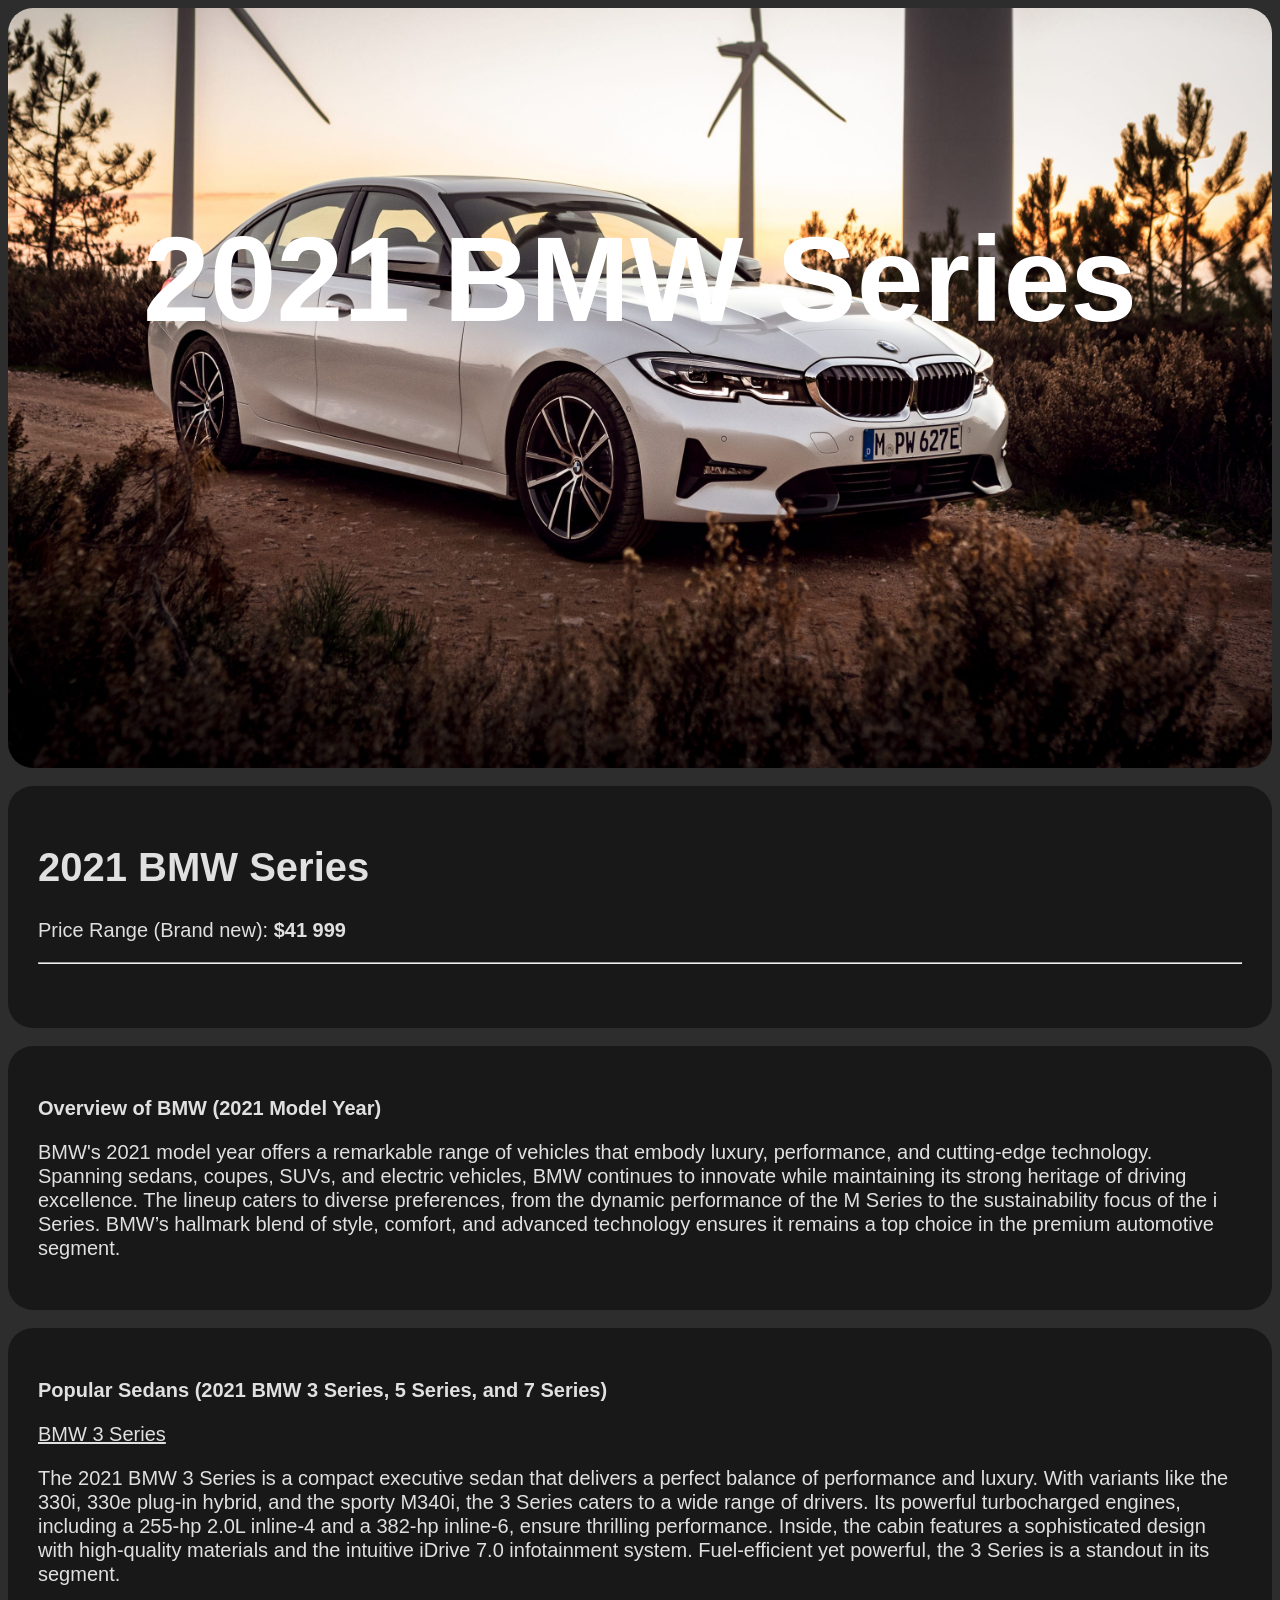
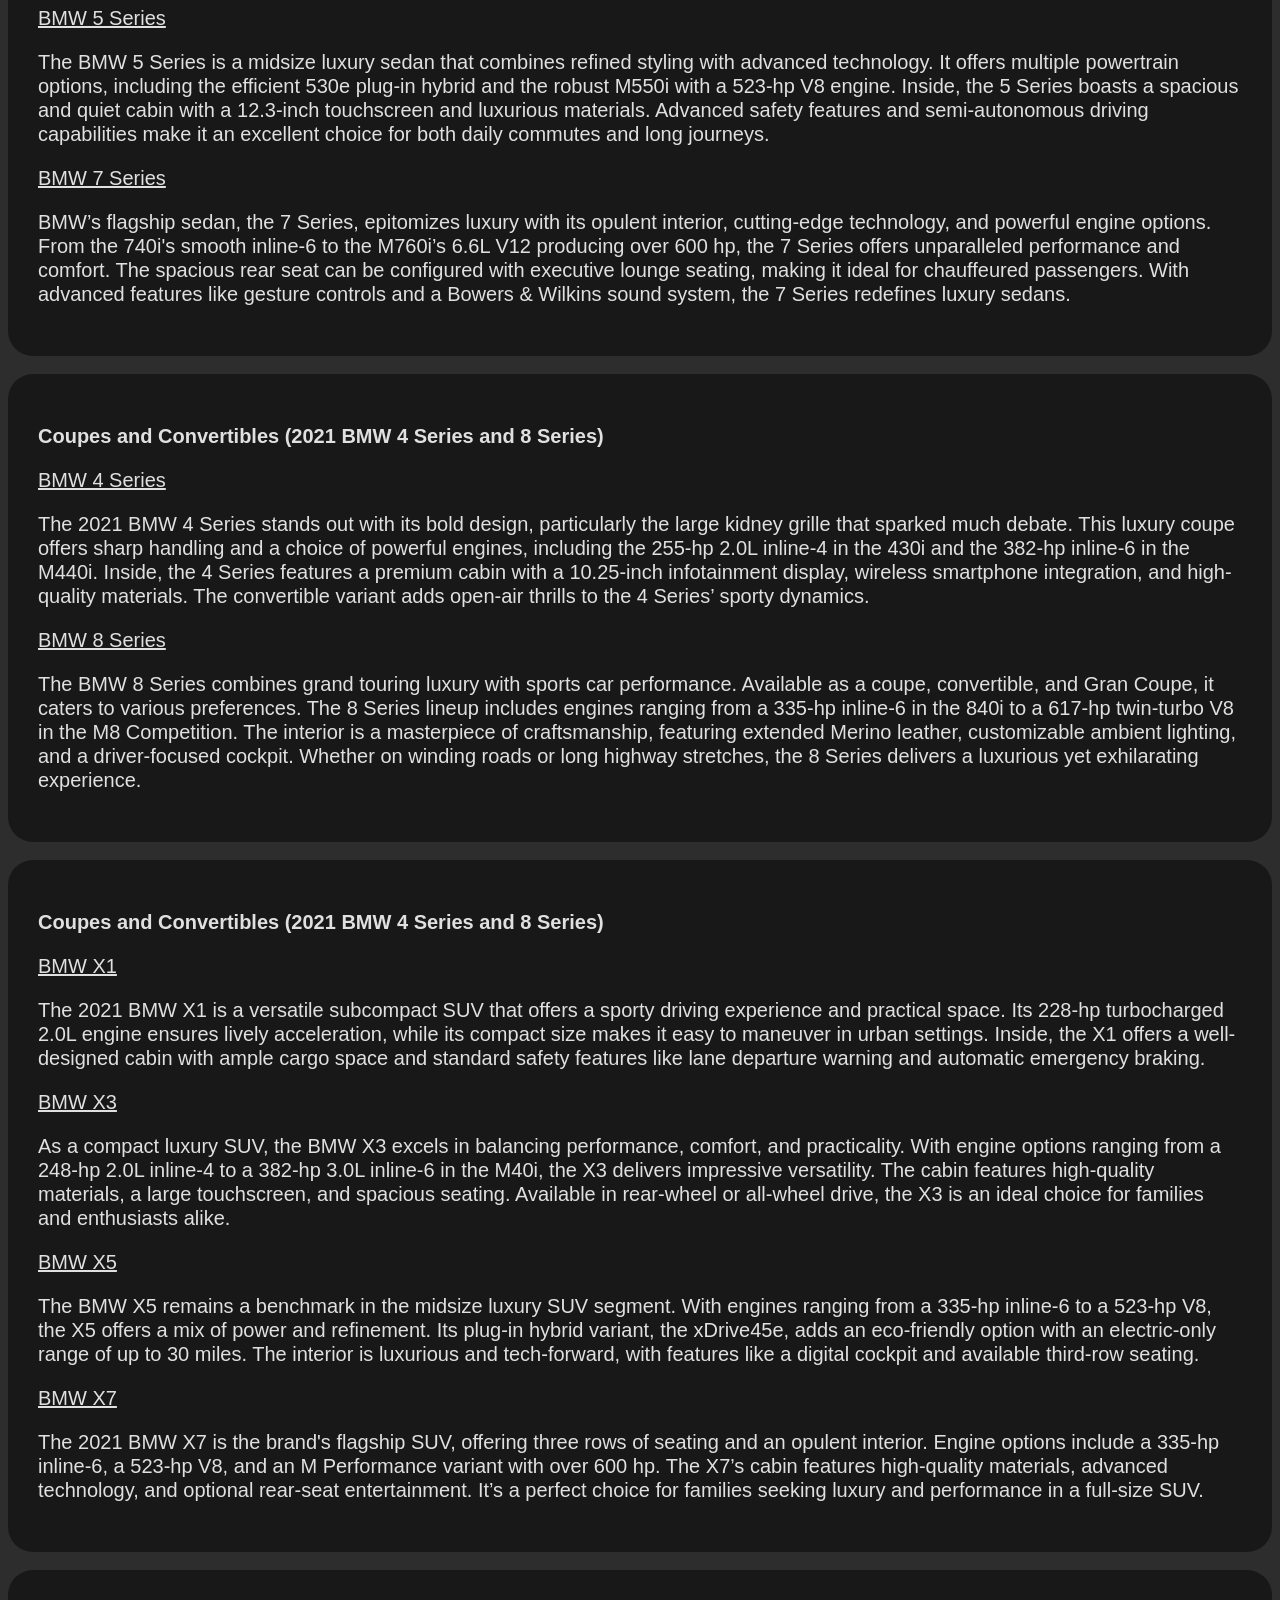
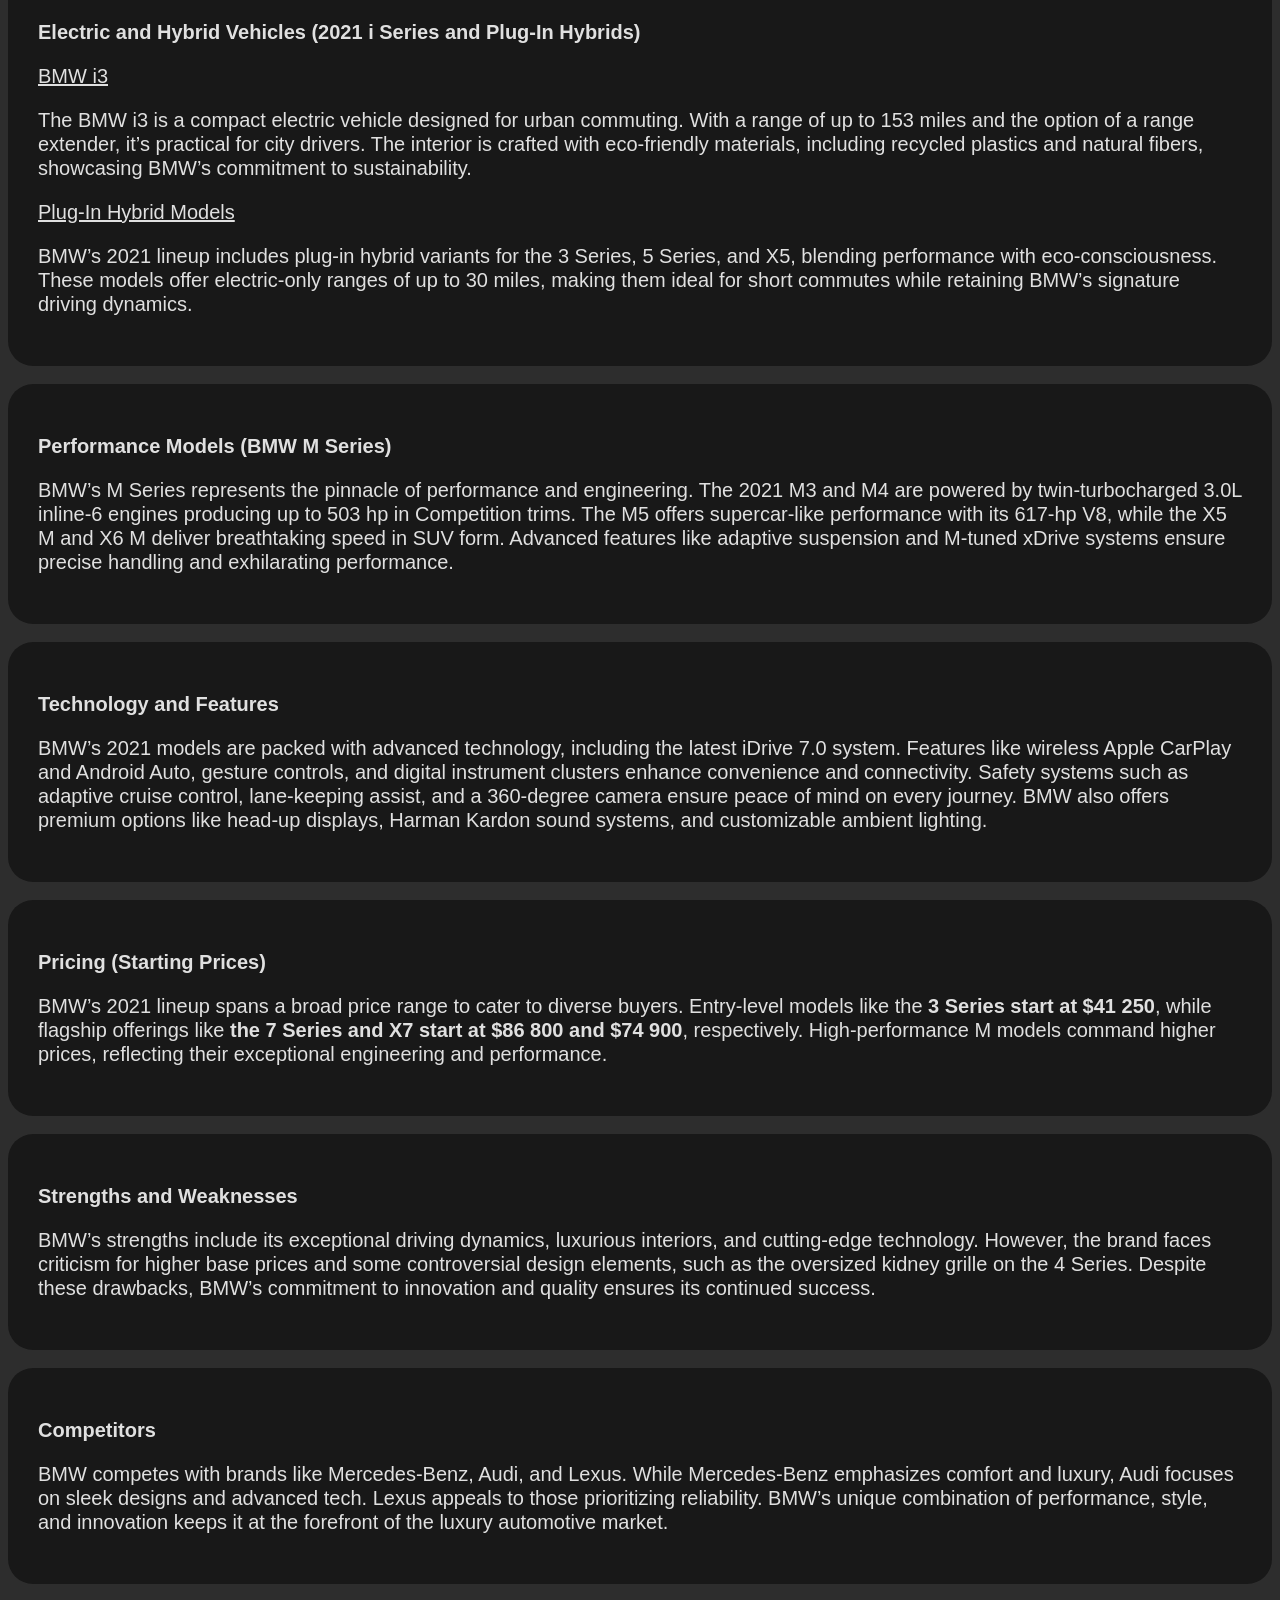
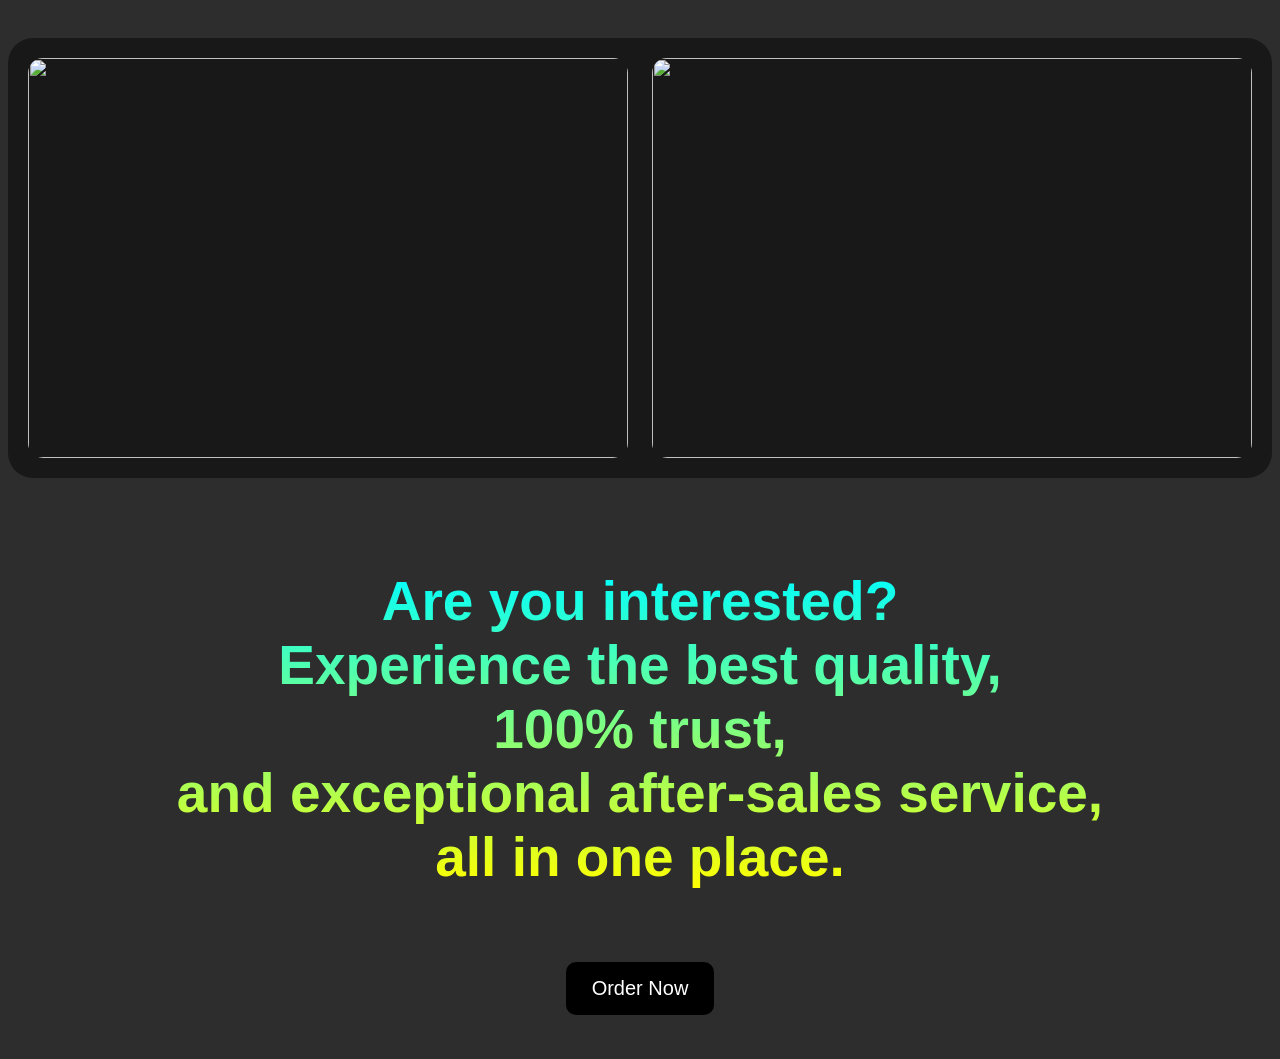
==== 2021 BMW.html @ fb089a74 "feat: Implement car search functionality with filters and add initial car listing and content pages." ====
<html>
<title>2021 BMW Series </title>

<head>

  <meta name="viewport" content="width=device-width, initial-scale=1">

  <style>
    body {
      font-family: sans-serif;
      background-color: #2d2d2d;
    }




    /* IMAGE */
    .imgCont {
      border-radius: 25px;
      width: 100%;
      height: auto;
      border-shadow: 4px 4px 8px rgba(0, 0, 0, 0.2);
    }


    .quote {
      font-family: Arial;
      color: white;
      font-size: 120px;
      z-index: 1;
      text-align: center;
      font-weight: bold;
      position: absolute;
      top: 10%;
      left: 10%;
      right: 10%;
    }

    /* CONTENT */
    .box {
      border-radius: 25px;
      background-color: #181818;

      height: auto;
      padding: 30px;
      margin: auto;
    }

    .text {
      font-family: sans-serif;
      color: E0E0E0;
      font-size: 20px;
      line-height: 1.2;
    }

    /* IMAGE GALLERY */

    div.scroll-container {
      background-color: #181818;
      overflow: auto;
      white-space: nowrap;
      padding: 10px;
      border-radius: 25px;
    }

    div.scroll-container img {
      padding: 10px;
      border-radius: 25px;
      color: #181818;
    }


    /* FINAL CONTENT */

    .text1 {
      font-family: sans-serif;
      font-size: 55px;

      text-align: center;
      background: linear-gradient(cyan, yellow);
      -webkit-background-clip: text;
      background-clip: text;
      -webkit-text-fill-color: transparent;
    }


    /* BUTTON DESIGN*/

    button {
      background-color: black;
      border: none;
      color: white;
      padding: 15px 26px;
      text-center: center;
      font-size: 20px;
      border-radius: 10px;
      transition: background-color 0.3s ease;
      cursor: pointer;
    }

    button:hover {
      background-color: red;
    }

    /* POPUP FORM */

    #popupForm {
      display: none;
      position: fixed;
      top: 0;
      left: 0;
      width: 100%;
      height: 100%;
      background: rgba(0, 0, 0, 0.7);
      justify-content: center;
      align-items: center;
    }

    .popup-box {
      background: rgba(255, 255, 255, 0.5);
      padding: 20px;
      border-radius: 15px;
      width: 500px;
      box-shadow: 0 4px 8px rgba(0, 0, 0, 0.5);
      text-align: center;
    }

    .popup-box h2 {
      margin-bottom: 20px;
    }

    label {
      display: block;
      margin-top: 10px;
    }

    input,
    select {
      width: 100%;
      padding: 8px;
      margin-top: 5px;
      border: 1px solid #555;
      background-color: #222;
      color: #fff;
      border-radius: 5px;
    }

    button[type="submit"] {
      background-color: #28a745;
      margin-top: 20px;
      width: 100%;
    }

    button[type="submit"]:hover {
      background-color: #218838;
    }

    .close-btn {
      position: absolute;
      top: 10px;
      right: 10px;
      background-color: #ff4136;
      color: #fff;
      border: none;
      padding: 10px;
      font-size: 18px;
      cursor: pointer;
      border-radius: 50%;
    }

    .close-btn:hover {
      background-color: #c0392b;
    }
  </style>
</head>

<body>


  <!-- IMAGE -->


  <img class="imgCont" src="images/bmw_3_series_used.jpg">

  <div class="quote">
    <p>2021 BMW Series</p>
  </div>
  <br><br>

  <!-- CONTENT -->
  <div class="box">
    <div class="text">
      <h1>2021 BMW Series</h1>
      <p>Price Range (Brand new): <b>$41 999</b></p>
      <hr style="color: white;"><br>
    </div>
  </div>
  <br>

  <div class="box">
    <div class="text">
      <p><b>Overview of BMW (2021 Model Year)</b></p>
      <p>BMW's 2021 model year offers a remarkable range of vehicles that embody luxury, performance, and cutting-edge
        technology. Spanning sedans, coupes, SUVs, and electric vehicles, BMW continues to innovate while maintaining
        its strong heritage of driving excellence. The lineup caters to diverse preferences, from the dynamic
        performance of the M Series to the sustainability focus of the i Series. BMW’s hallmark blend of style, comfort,
        and advanced technology ensures it remains a top choice in the premium automotive segment.
      </p>
    </div>
  </div>
  <br>


  <div class="box">
    <div class="text">
      <p><b>Popular Sedans (2021 BMW 3 Series, 5 Series, and 7 Series)</b></p>

      <p><u>BMW 3 Series</u></p>
      <p>The 2021 BMW 3 Series is a compact executive sedan that delivers a perfect balance of performance and luxury.
        With variants like the 330i, 330e plug-in hybrid, and the sporty M340i, the 3 Series caters to a wide range of
        drivers. Its powerful turbocharged engines, including a 255-hp 2.0L inline-4 and a 382-hp inline-6, ensure
        thrilling performance. Inside, the cabin features a sophisticated design with high-quality materials and the
        intuitive iDrive 7.0 infotainment system. Fuel-efficient yet powerful, the 3 Series is a standout in its
        segment.</p>

      <p><u>BMW 5 Series</u></p>
      <p>The BMW 5 Series is a midsize luxury sedan that combines refined styling with advanced technology. It offers
        multiple powertrain options, including the efficient 530e plug-in hybrid and the robust M550i with a 523-hp V8
        engine. Inside, the 5 Series boasts a spacious and quiet cabin with a 12.3-inch touchscreen and luxurious
        materials. Advanced safety features and semi-autonomous driving capabilities make it an excellent choice for
        both daily commutes and long journeys.</p>

      <p><u>BMW 7 Series</u></p>
      <p>BMW’s flagship sedan, the 7 Series, epitomizes luxury with its opulent interior, cutting-edge technology, and
        powerful engine options. From the 740i's smooth inline-6 to the M760i’s 6.6L V12 producing over 600 hp, the 7
        Series offers unparalleled performance and comfort. The spacious rear seat can be configured with executive
        lounge seating, making it ideal for chauffeured passengers. With advanced features like gesture controls and a
        Bowers & Wilkins sound system, the 7 Series redefines luxury sedans.</p>

    </div>
  </div>
  <br>


  <div class="box">
    <div class="text">
      <p><b>Coupes and Convertibles (2021 BMW 4 Series and 8 Series)</b></p>

      <p><u>BMW 4 Series</u></p>
      <p>The 2021 BMW 4 Series stands out with its bold design, particularly the large kidney grille that sparked much
        debate. This luxury coupe offers sharp handling and a choice of powerful engines, including the 255-hp 2.0L
        inline-4 in the 430i and the 382-hp inline-6 in the M440i. Inside, the 4 Series features a premium cabin with a
        10.25-inch infotainment display, wireless smartphone integration, and high-quality materials. The convertible
        variant adds open-air thrills to the 4 Series’ sporty dynamics.</p>

      <p><u>BMW 8 Series</u></p>
      <p>The BMW 8 Series combines grand touring luxury with sports car performance. Available as a coupe, convertible,
        and Gran Coupe, it caters to various preferences. The 8 Series lineup includes engines ranging from a 335-hp
        inline-6 in the 840i to a 617-hp twin-turbo V8 in the M8 Competition. The interior is a masterpiece of
        craftsmanship, featuring extended Merino leather, customizable ambient lighting, and a driver-focused cockpit.
        Whether on winding roads or long highway stretches, the 8 Series delivers a luxurious yet exhilarating
        experience.</p>

    </div>
  </div>
  <br>



  <div class="box">
    <div class="text">
      <p><b>Coupes and Convertibles (2021 BMW 4 Series and 8 Series)</b></p>

      <p><u>BMW X1</u></p>
      <p>The 2021 BMW X1 is a versatile subcompact SUV that offers a sporty driving experience and practical space. Its
        228-hp turbocharged 2.0L engine ensures lively acceleration, while its compact size makes it easy to maneuver in
        urban settings. Inside, the X1 offers a well-designed cabin with ample cargo space and standard safety features
        like lane departure warning and automatic emergency braking.</p>

      <p><u>BMW X3</u></p>
      <p>As a compact luxury SUV, the BMW X3 excels in balancing performance, comfort, and practicality. With engine
        options ranging from a 248-hp 2.0L inline-4 to a 382-hp 3.0L inline-6 in the M40i, the X3 delivers impressive
        versatility. The cabin features high-quality materials, a large touchscreen, and spacious seating. Available in
        rear-wheel or all-wheel drive, the X3 is an ideal choice for families and enthusiasts alike.</p>

      <p><u>BMW X5</u></p>
      <p>The BMW X5 remains a benchmark in the midsize luxury SUV segment. With engines ranging from a 335-hp inline-6
        to a 523-hp V8, the X5 offers a mix of power and refinement. Its plug-in hybrid variant, the xDrive45e, adds an
        eco-friendly option with an electric-only range of up to 30 miles. The interior is luxurious and tech-forward,
        with features like a digital cockpit and available third-row seating.</p>

      <p><u>BMW X7</u></p>
      <p>The 2021 BMW X7 is the brand's flagship SUV, offering three rows of seating and an opulent interior. Engine
        options include a 335-hp inline-6, a 523-hp V8, and an M Performance variant with over 600 hp. The X7’s cabin
        features high-quality materials, advanced technology, and optional rear-seat entertainment. It’s a perfect
        choice for families seeking luxury and performance in a full-size SUV.</p>

    </div>
  </div>
  <br>


  <div class="box">
    <div class="text">
      <p><b>Electric and Hybrid Vehicles (2021 i Series and Plug-In Hybrids)</b></p>

      <p><u>BMW i3</u></p>
      <p>The BMW i3 is a compact electric vehicle designed for urban commuting. With a range of up to 153 miles and the
        option of a range extender, it’s practical for city drivers. The interior is crafted with eco-friendly
        materials, including recycled plastics and natural fibers, showcasing BMW’s commitment to sustainability.</p>

      <p><u>Plug-In Hybrid Models</u></p>
      <p>BMW’s 2021 lineup includes plug-in hybrid variants for the 3 Series, 5 Series, and X5, blending performance
        with eco-consciousness. These models offer electric-only ranges of up to 30 miles, making them ideal for short
        commutes while retaining BMW’s signature driving dynamics.</p>

    </div>
  </div>
  <br>

  <div class="box">
    <div class="text">
      <p><b>Performance Models (BMW M Series)</b></p>

      <p>BMW’s M Series represents the pinnacle of performance and engineering. The 2021 M3 and M4 are powered by
        twin-turbocharged 3.0L inline-6 engines producing up to 503 hp in Competition trims. The M5 offers supercar-like
        performance with its 617-hp V8, while the X5 M and X6 M deliver breathtaking speed in SUV form. Advanced
        features like adaptive suspension and M-tuned xDrive systems ensure precise handling and exhilarating
        performance.</p>

    </div>
  </div>
  <br>


  <div class="box">
    <div class="text">
      <p><b>Technology and Features</b></p>

      <p>BMW’s 2021 models are packed with advanced technology, including the latest iDrive 7.0 system. Features like
        wireless Apple CarPlay and Android Auto, gesture controls, and digital instrument clusters enhance convenience
        and connectivity. Safety systems such as adaptive cruise control, lane-keeping assist, and a 360-degree camera
        ensure peace of mind on every journey. BMW also offers premium options like head-up displays, Harman Kardon
        sound systems, and customizable ambient lighting.</p>

    </div>
  </div>
  <br>


  <div class="box">
    <div class="text">
      <p><b>Pricing (Starting Prices)</b></p>

      <p>BMW’s 2021 lineup spans a broad price range to cater to diverse buyers. Entry-level models like the <b>3 Series
          start at $41 250</b>, while flagship offerings like <b>the 7 Series and X7 start at $86 800 and $74 900</b>,
        respectively. High-performance M models command higher prices, reflecting their exceptional engineering and
        performance.</p>

    </div>
  </div>
  <br>


  <div class="box">
    <div class="text">
      <p><b>Strengths and Weaknesses</b></p>

      <p>BMW’s strengths include its exceptional driving dynamics, luxurious interiors, and cutting-edge technology.
        However, the brand faces criticism for higher base prices and some controversial design elements, such as the
        oversized kidney grille on the 4 Series. Despite these drawbacks, BMW’s commitment to innovation and quality
        ensures its continued success.
      </p>

    </div>
  </div>
  <br>


  <div class="box">
    <div class="text">
      <p><b>Competitors</b></p>

      <p>BMW competes with brands like Mercedes-Benz, Audi, and Lexus. While Mercedes-Benz emphasizes comfort and
        luxury, Audi focuses on sleek designs and advanced tech. Lexus appeals to those prioritizing reliability. BMW’s
        unique combination of performance, style, and innovation keeps it at the forefront of the luxury automotive
        market.
      </p>

    </div>
  </div>
  <br>















  <br><br>

  <div class="scroll-container">
    <img src="https://hips.hearstapps.com/hmg-prod/images/2021-bmw-3-series-mmp-1-1593549868.jpg" height="400"
      width="600">

    <img src="https://images.hgmsites.net/hug/2021-bmw-4-series_100778021_h.jpg" height="400" width="600">

    <img src="https://hips.hearstapps.com/hmg-prod/images/2021-bmw-8-series-gran-coupe-mmp-1-1603484580.jpg"
      height="400" width="600">

    <img src="https://di-uploads-pod24.dealerinspire.com/bmwofwarwick/uploads/2020/10/2021-BMW-5-Series-Interior.jpg"
      height="400" width="600">

    <img
      src="https://di-uploads-pod18.dealerinspire.com/tulleybmwofnashua/uploads/2021/06/ifm0U5wYiLs6UqUQ4XWaq7YQVrtH1I2UQJx5Z5jc.jpeg"
      height="400" width="600">

    <img
      src="https://static0.carbuzzimages.com/wordpress/wp-content/uploads/gallery-images/original/552000/0/552011.jpg"
      height="400" width="600">

    <img
      src="https://www.momentummotorcars.com/imagetag/2915/52/l/Used-2021-BMW-4-Series-430i-Convertible-1706724248.jpg"
      height="400" width="600">

    <img
      src="https://65e81151f52e248c552b-fe74cd567ea2f1228f846834bd67571e.ssl.cf1.rackcdn.com/ldm-images/2021-BMW-7-Series-interior-4.jpg"
      height="400" width="600">
  </div>
  <br>
  <br>

  <div class="text1">
    <p><b>Are you interested? <br>Experience the best quality,<br> 100% trust,<br> and exceptional after-sales service,
        <br>all in one place.</b></p>
  </div>
  <br>

  <center><button id="orderBtn">Order Now</button></center>
  <br><br>


  <!-- Popup Form -->
  <div id="popupForm" class="popup-container">
    <div class="popup-box">

      <h2>Order Your Dream Car</h2>
      <form id="orderForm">
        <hr>
        <label for="name">Full Name:</label>
        <input type="text" id="name" name="name" required><br>

        <label for="email">Email Address:</label>
        <input type="email" id="email" name="email" required><br>

        <label for="phone">Phone Number:</label>
        <input type="tel" id="phone" name="phone" required><br>

        <label for="address">Address:</label>
        <input type="text" id="address" name="address" required><br>


        <label for="carModel">Car Model:</label>
        <select id="carModel" name="carModel" required>
          <option value="op1">2025 BMW 2 Series</option>
          <option value="op2">2024 Audi SQ8 e-tron</option>
          <option value="op3">2024 Honda Prologue</option>
          <option value="op3">2025 Land Rover Range Rover Sport</option>
          <option value="op3">Used 2021 BMW</option>
        </select><br>


        <label for="payment">Payment Method:</label>
        <select id="payment" name="payment" required>
          <option value="credit">Credit Card</option>
          <option value="paypal">PayPal</option>
          <option value="bank">Bank Transfer</option><br>
        </select>

        <label for="deliveryAddress">Delivery Address:</label>
        <input type="text" id="deliveryAddress" name="deliveryAddress" required><br>

        <label for="terms"><b>I agree to the terms and conditions<b></label>
        <input type="checkbox" id="terms" name="terms" required>

        <button type="submit">Submit Order</button>
      </form>
      <button id="closePopup" class="close-btn"><b>X</b></button>
    </div>
  </div>

  <script>
    // Open popup when 'ORDER' button is clicked
    document.getElementById('orderBtn').addEventListener('click', function () {
      document.getElementById('popupForm').style.display = 'flex';
    });

    // Close popup when 'X' button is clicked
    document.getElementById('closePopup').addEventListener('click', function () {
      document.getElementById('popupForm').style.display = 'none';
    });

    // Handle form submission
    document.getElementById('orderForm').addEventListener('submit', function (e) {
      e.preventDefault();
      alert('Order Submitted Successfully!');
      document.getElementById('popupForm').style.display = 'none';
    });
  </script>

</body>

</html>
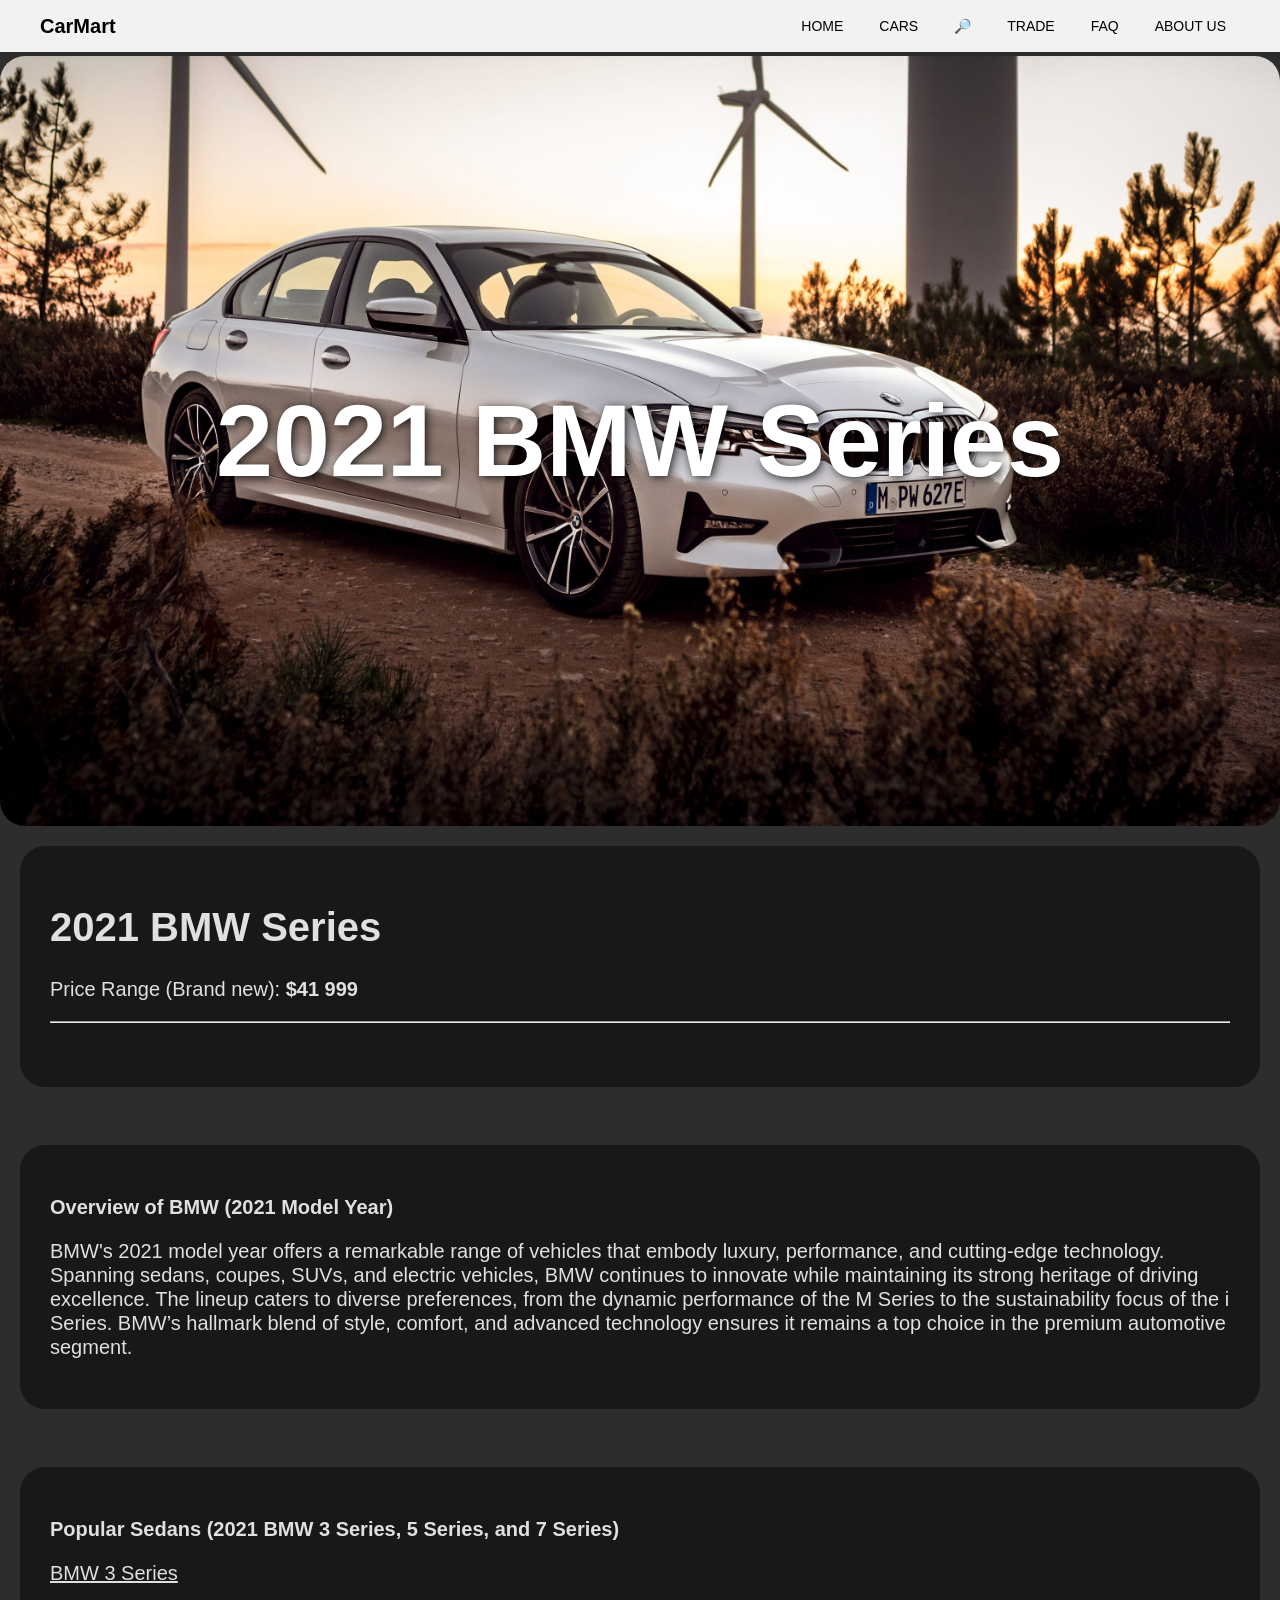
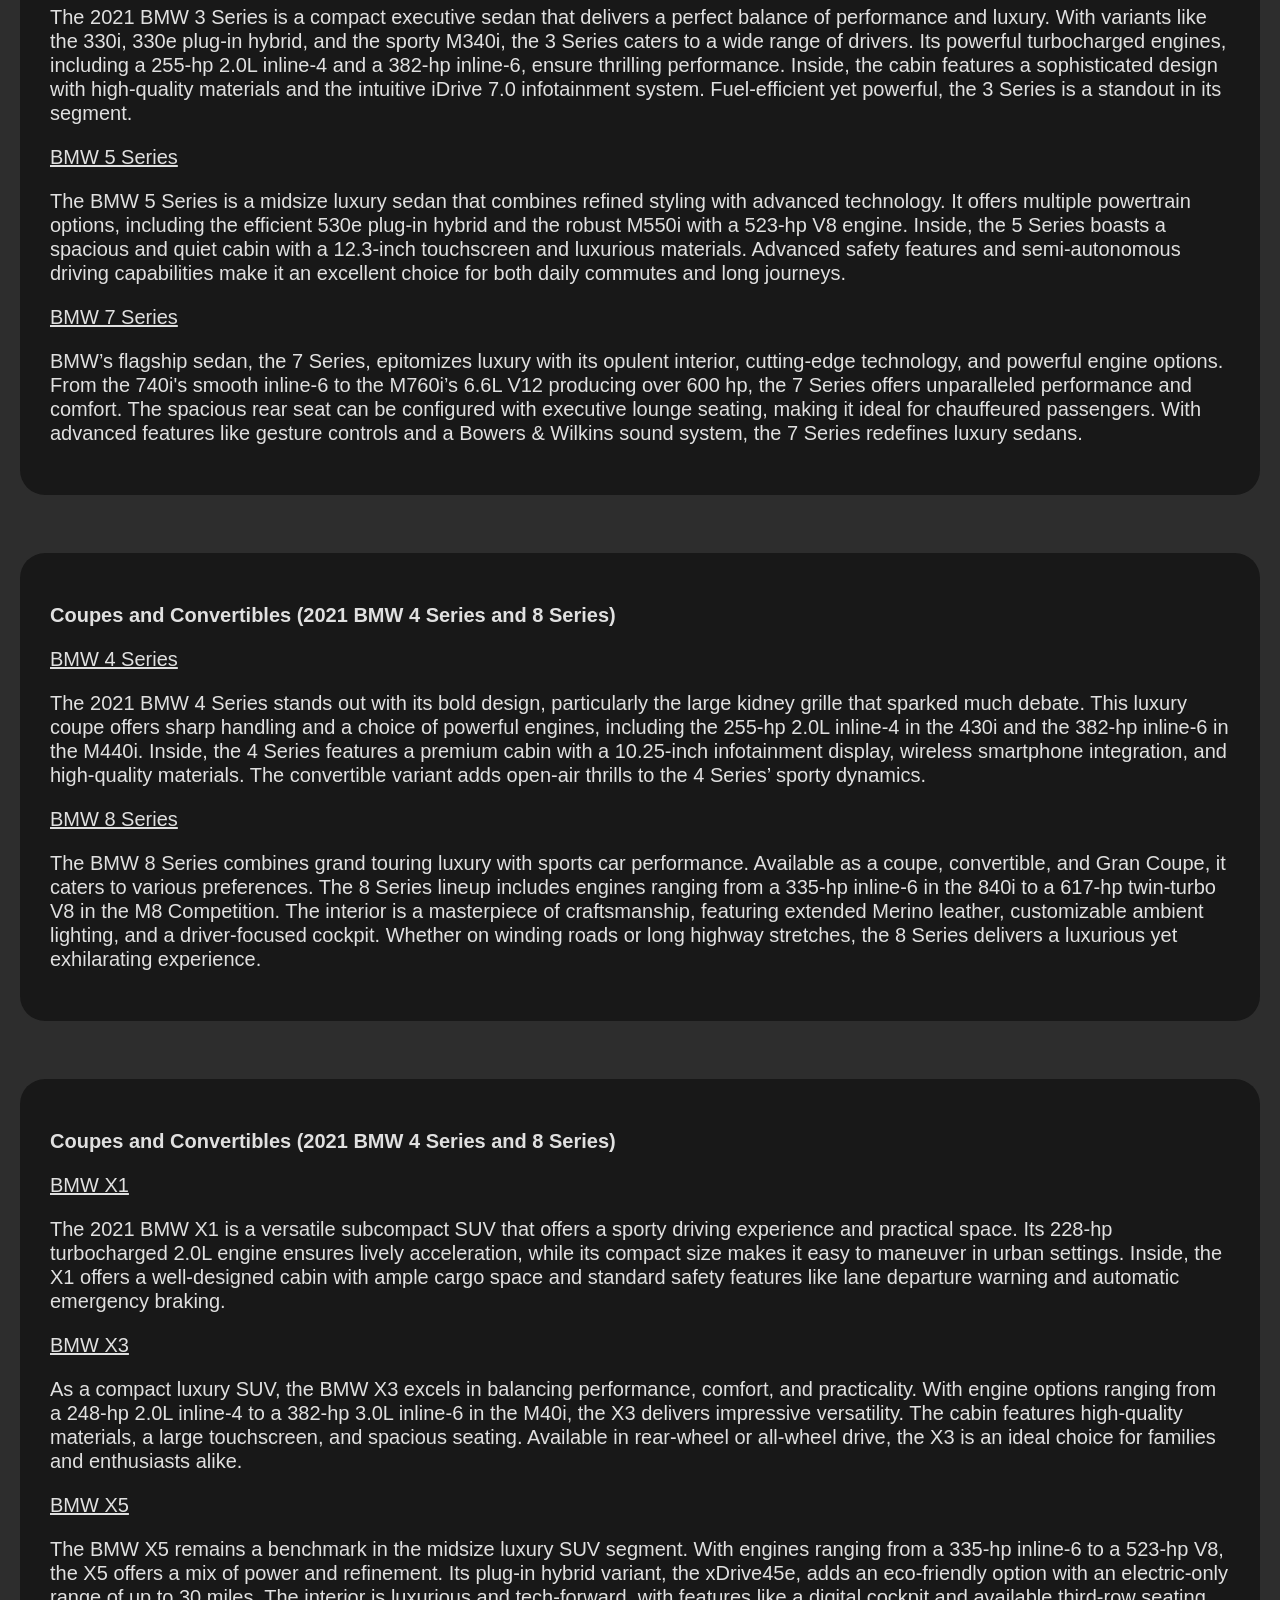
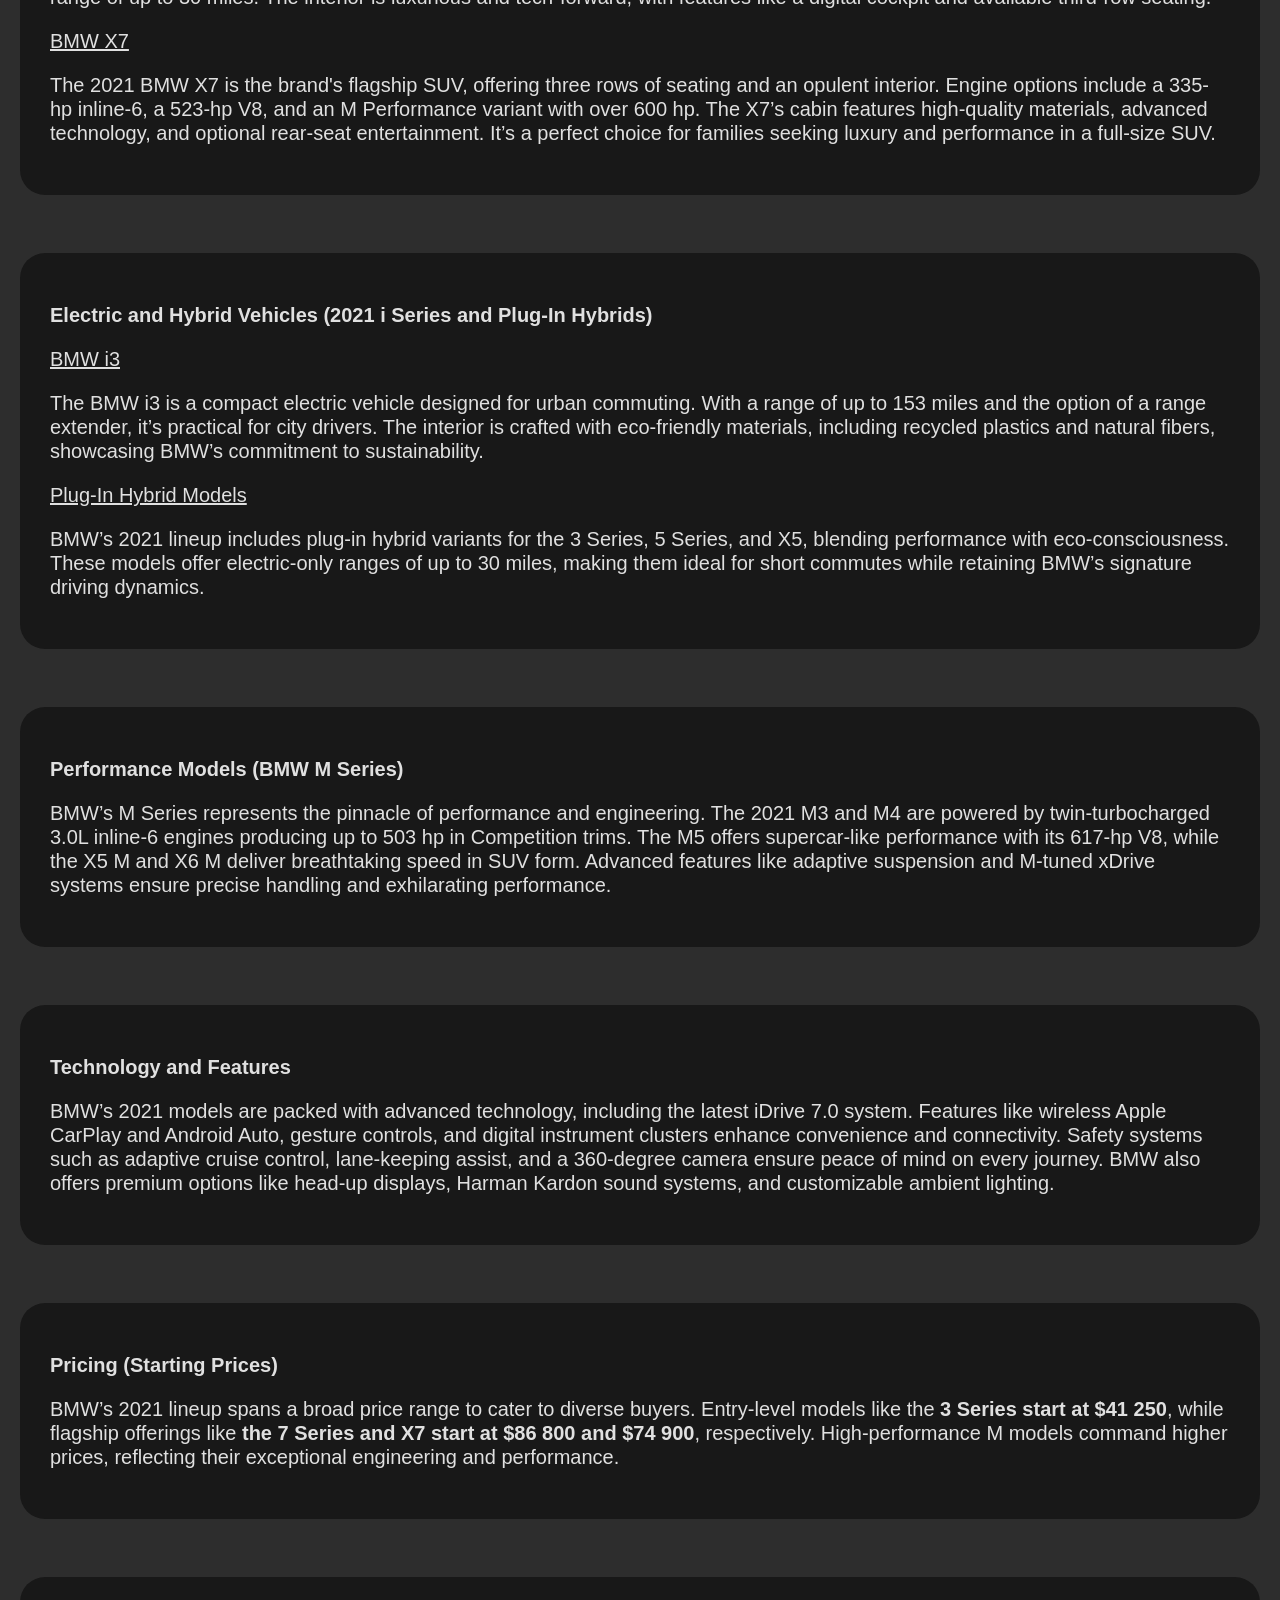
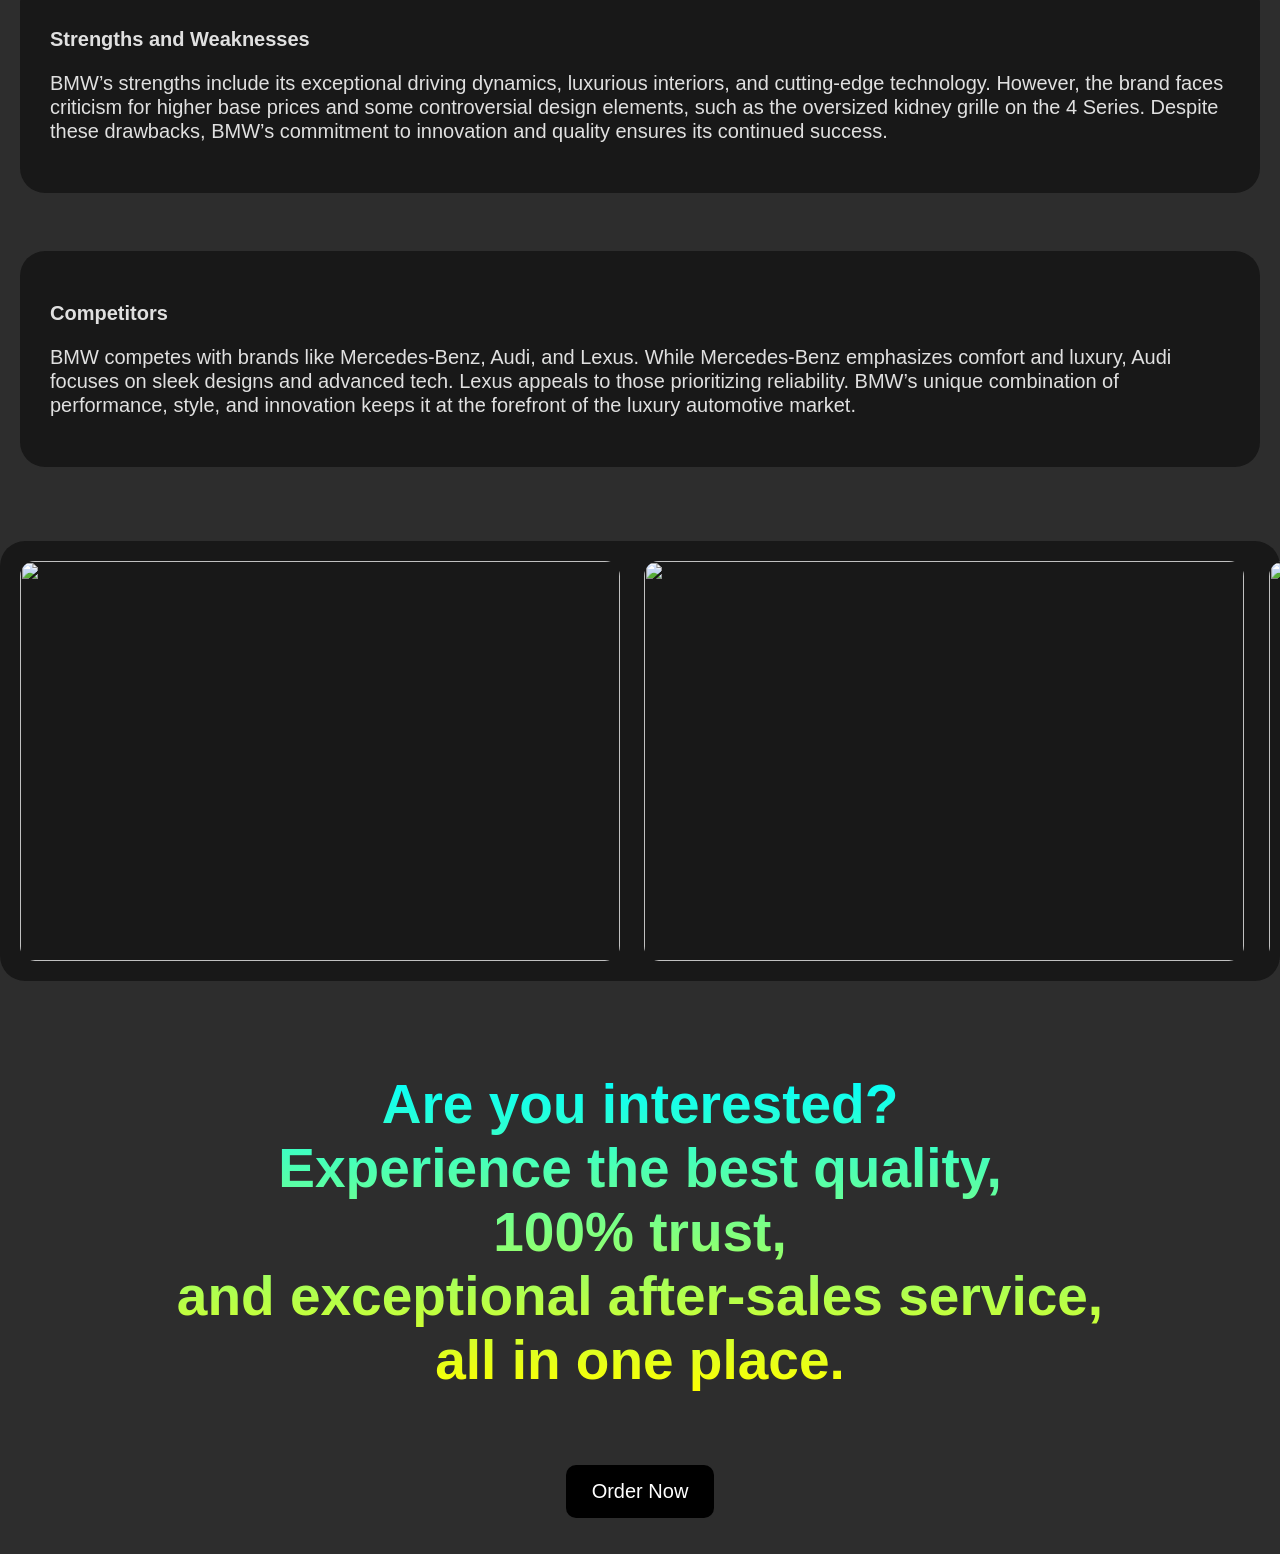
==== commit d8f9110c: "feat: Add responsive navigation header and update page layout for car detail pages." ====
--- a/2021 BMW.html
+++ b/2021 BMW.html
@@ -4,46 +4,45 @@
 <head>
 
   <meta name="viewport" content="width=device-width, initial-scale=1">
+  <link rel="stylesheet" href="style.css">
 
   <style>
     body {
       font-family: sans-serif;
       background-color: #2d2d2d;
-    }
-
-
-
+      margin: 0;
+      padding-top: var(--nav-height);
+    }
 
     /* IMAGE */
     .imgCont {
-      border-radius: 25px;
       width: 100%;
       height: auto;
-      border-shadow: 4px 4px 8px rgba(0, 0, 0, 0.2);
-    }
-
+      display: block;
+    }
 
     .quote {
       font-family: Arial;
       color: white;
-      font-size: 120px;
+      font-size: clamp(2rem, 8vw, 120px);
       z-index: 1;
       text-align: center;
       font-weight: bold;
       position: absolute;
-      top: 10%;
-      left: 10%;
-      right: 10%;
+      top: 50%;
+      left: 50%;
+      transform: translate(-50%, -50%);
+      width: 90%;
+      text-shadow: 2px 2px 10px rgba(0, 0, 0, 0.8);
     }
 
     /* CONTENT */
     .box {
-      border-radius: 25px;
+      border-radius: var(--border-radius);
       background-color: #181818;
-
       height: auto;
       padding: 30px;
-      margin: auto;
+      margin: 20px;
     }
 
     .text {
@@ -176,16 +175,40 @@
 
 <body>
 
-
-  <!-- IMAGE -->
-
-
-  <img class="imgCont" src="images/bmw_3_series_used.jpg">
-
-  <div class="quote">
-    <p>2021 BMW Series</p>
-  </div>
-  <br><br>
+  <header class="main-nav">
+    <div class="main-nav-inner">
+      <a href="CARMART HOME.html" class="nav-logo">CarMart</a>
+      <div class="menu-toggle" id="mobile-menu">
+        <span></span>
+        <span></span>
+        <span></span>
+      </div>
+      <nav aria-label="Main navigation">
+        <ul class="nav-list" id="nav-list">
+          <li class="nav-item"><a href="CARMART HOME.html" class="nav-link">HOME</a></li>
+          <li class="nav-item"><a href="CAR.html" class="nav-link">CARS</a></li>
+          <li class="nav-item"><a href="SEARCH.html" class="nav-link">🔎</a></li>
+          <li class="nav-item"><a href="TRADE.html" class="nav-link">TRADE</a></li>
+          <li class="nav-item"><a href="FAQs.html" class="nav-link">FAQ</a></li>
+          <li class="nav-item"><a href="About Car Mart.html" class="nav-link">ABOUT US</a></li>
+        </ul>
+      </nav>
+    </div>
+  </header>
+
+  <script>
+    document.getElementById('mobile-menu').addEventListener('click', function () {
+      document.getElementById('nav-list').classList.toggle('active');
+    });
+  </script>
+
+  <!-- HERO SECTION -->
+  <div class="container">
+    <img class="imgCont" src="images/bmw_3_series_used.jpg">
+    <div class="quote">
+      <p>2021 BMW Series</p>
+    </div>
+  </div>
 
   <!-- CONTENT -->
   <div class="box">
--- a/style.css
+++ b/style.css
@@ -0,0 +1,206 @@
+/* Global Styles & Variables */
+:root {
+  --primary-color: #0074d9;
+  --secondary-color: #001f3f;
+  --text-color: #333;
+  --bg-color: #ffffff;
+  --nav-bg: #f2f2f2;
+  --nav-text: #000000;
+  --card-shadow: 0 4px 8px 0 rgba(0, 0, 0, 0.2);
+  --card-hover-shadow: 0 8px 16px 0 rgba(0, 0, 0, 0.2);
+  --border-radius: 25px;
+  --nav-height: 56px;
+}
+
+body {
+  background-color: var(--bg-color);
+  color: var(--text-color);
+  font-family: 'Inter', sans-serif;
+  margin: 0;
+  padding-top: var(--nav-height);
+  overflow-x: hidden;
+}
+
+/* NAVIGATION BAR */
+.main-nav {
+  position: fixed;
+  top: 0;
+  right: 0;
+  left: 0;
+  z-index: 1000;
+  background-color: var(--nav-bg);
+  box-shadow: 0 2px 6px rgba(0, 0, 0, 0.1);
+}
+
+.main-nav-inner {
+  max-width: 1200px;
+  margin: 0 auto;
+  display: flex;
+  align-items: center;
+  justify-content: space-between;
+  padding: 8px 16px;
+}
+
+.nav-logo {
+  font-weight: bold;
+  font-size: 1.25rem;
+  text-decoration: none;
+  color: var(--nav-text);
+  display: flex;
+  align-items: center;
+}
+
+.nav-list {
+  list-style-type: none;
+  margin: 0;
+  padding: 0;
+  display: flex;
+  gap: 8px;
+}
+
+.nav-link {
+  display: block;
+  color: var(--nav-text);
+  text-align: center;
+  padding: 10px 14px;
+  text-decoration: none;
+  font-size: 0.875rem;
+  border-radius: 15px;
+  transition: background-color 0.2s;
+}
+
+.nav-link:hover {
+  background-color: #ffffff;
+}
+
+.nav-link[aria-current="page"] {
+  background-color: black;
+  color: white;
+  font-weight: bold;
+}
+
+/* HAMBURGER MENU */
+.menu-toggle {
+  display: none;
+  flex-direction: column;
+  gap: 5px;
+  cursor: pointer;
+  padding: 10px;
+}
+
+.menu-toggle span {
+  width: 25px;
+  height: 3px;
+  background-color: var(--nav-text);
+  border-radius: 3px;
+}
+
+/* COMMON COMPONENTS */
+.container {
+  position: relative;
+  height: auto;
+  overflow: hidden;
+  border-radius: var(--border-radius);
+}
+
+.card, .car {
+  background-color: #fff;
+  box-shadow: var(--card-shadow);
+  transition: 0.3s;
+  border-radius: var(--border-radius);
+  overflow: hidden;
+}
+
+.card:hover, .car:hover {
+  box-shadow: var(--card-hover-shadow);
+}
+
+/* RESPONSIVENESS */
+@media screen and (max-width: 768px) {
+  .main-nav-inner {
+    padding: 12px 16px;
+  }
+
+  .menu-toggle {
+    display: flex;
+  }
+
+  .nav-list {
+    display: none; /* Hidden by default on mobile */
+    position: absolute;
+    top: 100%;
+    left: 0;
+    right: 0;
+    background-color: var(--nav-bg);
+    flex-direction: column;
+    gap: 0;
+    padding: 10px 0;
+    border-top: 1px solid rgba(0,0,0,0.1);
+  }
+
+  .nav-list.active {
+    display: flex;
+  }
+
+  .nav-link {
+    width: 100%;
+    border-radius: 0;
+    padding: 15px;
+    text-align: left;
+  }
+
+  /* Font Scaling */
+  h1, .aaa, .paragraph {
+    font-size: clamp(1.5rem, 8vw, 2.5rem) !important;
+  }
+
+  .text-container {
+    font-size: 3em !important;
+  }
+
+  .word {
+    font-size: 1.5rem !important;
+  }
+  
+  .word img {
+      width: 180px !important;
+      height: auto !important;
+  }
+
+  /* Layout Stacking */
+  .container1, .container2, .storeConrainer {
+    flex-direction: column !important;
+    align-items: center;
+  }
+
+  .card, .car, .store {
+    width: 90% !important;
+    margin: 10px 0 !important;
+  }
+}
+
+/* FOOTER */
+.foo {
+  width: 100%;
+  background-color: rgba(0, 0, 0, 0.1);
+  text-align: center;
+  color: black;
+  font-family: arial;
+  font-size: 11px;
+  padding: 20px 0;
+}
+
+.foo table {
+    width: 90%;
+    margin: 0 auto;
+}
+
+@media screen and (max-width: 480px) {
+    .foo table {
+        display: block;
+    }
+    .foo tr {
+        display: flex;
+        flex-direction: column;
+    }
+}
